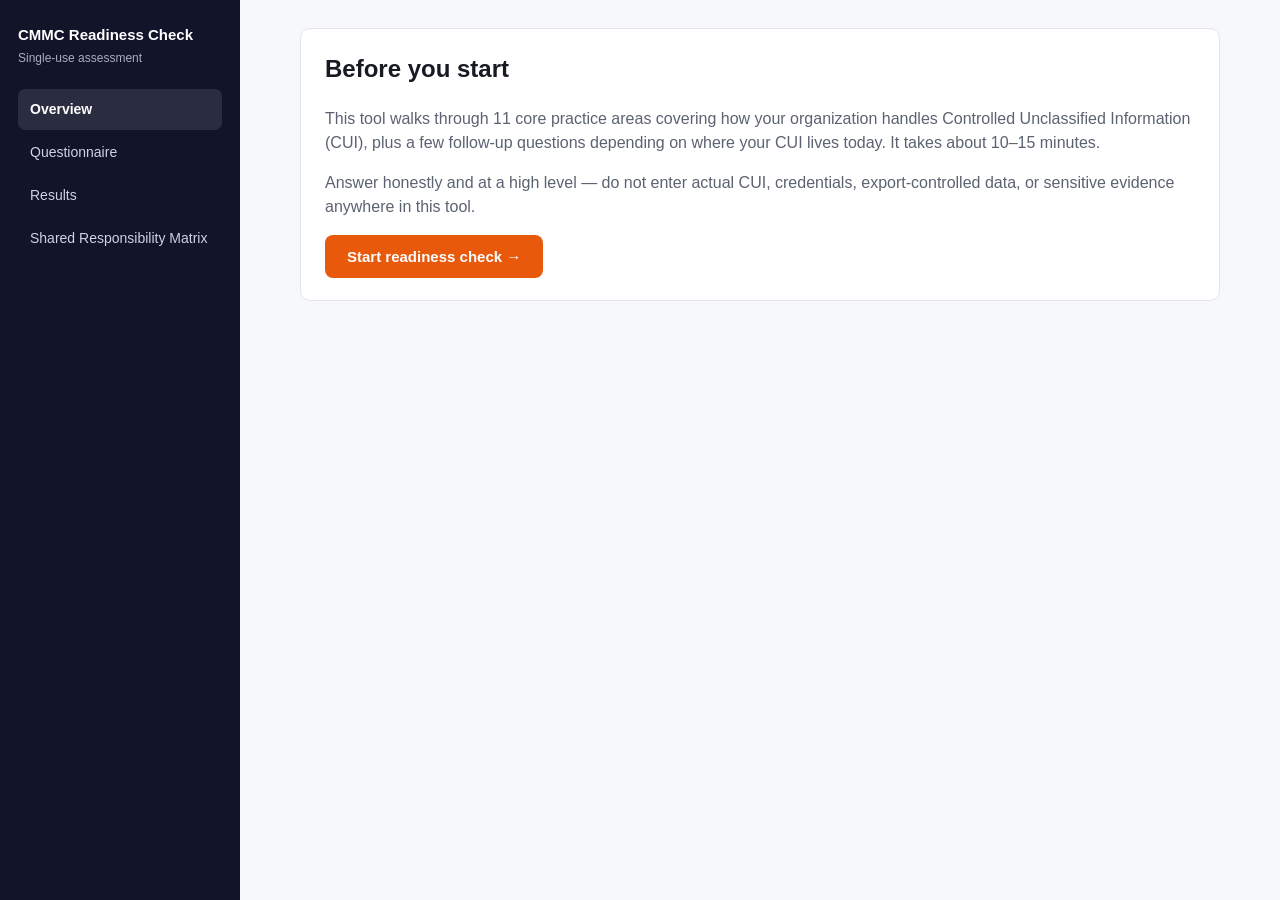
==== cmmc-readiness/app.html @ c978ec54 "Add CMMC Level 2 readiness self-assessment web app Static, dependency-free landing page + questionna" ====
<!doctype html>
<html lang="en">
<head>
  <meta charset="utf-8">
  <meta name="viewport" content="width=device-width, initial-scale=1">
  <title>CMMC Readiness Check</title>
  <link rel="stylesheet" href="styles.css">
</head>
<body>
  <div id="app"></div>
  <script src="app.js"></script>
</body>
</html>
---- cmmc-readiness/styles.css ----
/* ==========================================================================
   CMMC Readiness Check — theme
   To re-skin: change the variables below (colors, logo text) and you're done.
   ========================================================================== */
:root {
  --color-bg: #ffffff;
  --color-bg-alt: #f7f8fa;
  --color-text: #171923;
  --color-text-muted: #5b6270;
  --color-border: #e3e5ea;

  --color-primary: #e8590c;      /* accent / CTA color */
  --color-primary-dark: #c94a09;
  --color-navy: #12142a;         /* dark panel / sidebar */
  --color-navy-alt: #1b1d38;

  --color-warning-bg: #fdeee3;
  --color-warning-border: #f3c9a3;
  --color-warning-text: #8a4a12;

  --color-caution-bg: #fff8e1;
  --color-caution-border: #f0dfa0;
  --color-caution-text: #6b5510;

  --color-tip-bg: #eef7f1;
  --color-tip-border: #cfe8d6;
  --color-tip-text: #205a35;

  --color-success: #1a7f4f;
  --color-link: #2054d1;

  --radius: 10px;
  --font: -apple-system, BlinkMacSystemFont, "Segoe UI", Roboto, Helvetica, Arial, sans-serif;
}

* { box-sizing: border-box; }

body {
  margin: 0;
  font-family: var(--font);
  color: var(--color-text);
  background: var(--color-bg);
  line-height: 1.5;
}

a { color: var(--color-link); text-decoration: none; }
a:hover { text-decoration: underline; }

.eyebrow {
  font-size: 12px;
  font-weight: 700;
  letter-spacing: 0.06em;
  text-transform: uppercase;
  color: var(--color-primary);
}

.btn {
  display: inline-flex;
  align-items: center;
  gap: 8px;
  border: none;
  border-radius: 8px;
  padding: 13px 22px;
  font-size: 15px;
  font-weight: 600;
  cursor: pointer;
  font-family: inherit;
}
.btn-primary { background: var(--color-primary); color: #fff; }
.btn-primary:hover { background: var(--color-primary-dark); }
.btn-primary:disabled { background: #f0b48a; cursor: not-allowed; }
.btn-secondary { background: transparent; color: var(--color-text); border: 1px solid var(--color-border); }
.btn-secondary:hover { background: var(--color-bg-alt); }

/* ---------- Landing page ---------- */
.site-header {
  padding: 24px 48px;
  border-bottom: 1px solid var(--color-border);
}
.brand { display: flex; align-items: baseline; gap: 12px; }
.brand-mark {
  font-size: 22px;
  font-weight: 800;
  letter-spacing: -0.01em;
  color: var(--color-text);
}
.brand-mark span { color: var(--color-primary); }
.brand-sub {
  font-size: 11px;
  font-weight: 700;
  letter-spacing: 0.08em;
  color: var(--color-text-muted);
  text-transform: uppercase;
}

.hero {
  max-width: 1180px;
  margin: 0 auto;
  padding: 56px 48px 40px;
  display: grid;
  grid-template-columns: 1.1fr 0.9fr;
  gap: 48px;
  align-items: start;
}
@media (max-width: 860px) { .hero { grid-template-columns: 1fr; } }

.hero h1 {
  font-size: 44px;
  line-height: 1.1;
  margin: 14px 0 18px;
  font-weight: 800;
  letter-spacing: -0.01em;
}
.hero p.lead {
  font-size: 17px;
  color: var(--color-text-muted);
  max-width: 46ch;
  margin-bottom: 28px;
}

.hero-card {
  background: var(--color-navy);
  color: #fff;
  border-radius: 12px;
  padding: 28px 26px;
  border-left: 4px solid var(--color-primary);
}
.hero-card .tag {
  display: flex;
  align-items: center;
  gap: 8px;
  font-size: 11px;
  font-weight: 700;
  letter-spacing: 0.06em;
  text-transform: uppercase;
  color: #c9cdda;
  margin-bottom: 10px;
}
.hero-card h3 { font-size: 19px; margin: 0 0 16px; font-weight: 700; }
.hero-card hr { border: none; border-top: 1px solid rgba(255,255,255,0.12); margin: 16px 0; }
.hero-steps { list-style: none; padding: 0; margin: 0; display: flex; flex-direction: column; gap: 18px; }
.hero-steps li { display: flex; gap: 14px; font-size: 14.5px; color: #dfe1ec; }
.step-num {
  flex: none;
  width: 26px; height: 26px;
  border-radius: 50%;
  background: rgba(255,255,255,0.1);
  border: 1px solid rgba(255,255,255,0.25);
  display: flex; align-items: center; justify-content: center;
  font-size: 12px; font-weight: 700;
}

.section {
  max-width: 1180px;
  margin: 0 auto;
  padding: 40px 48px;
}
.section-divider { border: none; border-top: 1px solid var(--color-border); max-width: 1180px; margin: 0 auto; }
.section h2 { font-size: 26px; margin: 8px 0 28px; font-weight: 800; }

.card-grid {
  display: grid;
  grid-template-columns: repeat(3, 1fr);
  gap: 20px;
}
@media (max-width: 860px) { .card-grid { grid-template-columns: 1fr; } }

.card {
  border: 1px solid var(--color-border);
  border-radius: var(--radius);
  padding: 22px;
}
.card .icon {
  width: 38px; height: 38px;
  border-radius: 8px;
  background: var(--color-bg-alt);
  display: flex; align-items: center; justify-content: center;
  font-size: 18px;
  margin-bottom: 14px;
}
.card h3 { font-size: 16px; margin: 0 0 8px; }
.card p { font-size: 14px; color: var(--color-text-muted); margin: 0 0 14px; }
.card a { font-size: 14px; font-weight: 600; }

.notice {
  border-radius: 8px;
  padding: 14px 18px;
  font-size: 14px;
  display: flex;
  gap: 10px;
  align-items: flex-start;
}
.notice.warning { background: var(--color-warning-bg); border: 1px solid var(--color-warning-border); color: var(--color-warning-text); }
.notice.caution { background: var(--color-caution-bg); border: 1px solid var(--color-caution-border); color: var(--color-caution-text); }
.notice.tip { background: var(--color-tip-bg); border: 1px solid var(--color-tip-border); color: var(--color-tip-text); }

.site-footer {
  max-width: 1180px;
  margin: 0 auto;
  padding: 22px 48px 40px;
  display: flex;
  justify-content: space-between;
  align-items: center;
  font-size: 13px;
  color: var(--color-text-muted);
  border-top: 1px solid var(--color-border);
}

/* ---------- App shell (questionnaire) ---------- */
.app-shell { display: flex; min-height: 100vh; }

.sidebar {
  width: 240px;
  flex: none;
  background: var(--color-navy);
  color: #fff;
  padding: 24px 18px;
}
.sidebar-title { font-size: 15px; font-weight: 700; margin: 0 0 2px; }
.sidebar-sub { font-size: 12px; color: #a9adc0; margin: 0 0 22px; }
.nav-list { list-style: none; margin: 0; padding: 0; display: flex; flex-direction: column; gap: 2px; }
.nav-item {
  display: flex; align-items: center; gap: 10px;
  padding: 10px 12px;
  border-radius: 7px;
  font-size: 14px;
  color: #cfd2e2;
  cursor: pointer;
}
.nav-item:hover { background: rgba(255,255,255,0.06); }
.nav-item.active { background: rgba(255,255,255,0.1); color: #fff; font-weight: 600; }

.main {
  flex: 1;
  min-width: 0;
  background: var(--color-bg-alt);
  padding: 28px 40px 100px;
}
.main-inner { max-width: 920px; margin: 0 auto; display: flex; flex-direction: column; gap: 18px; }

.panel {
  background: #fff;
  border: 1px solid var(--color-border);
  border-radius: var(--radius);
  padding: 22px 24px;
}

.progress-head { display: flex; justify-content: space-between; align-items: baseline; margin-bottom: 10px; }
.progress-label { font-size: 13px; color: var(--color-text-muted); }
.progress-count { font-size: 22px; font-weight: 800; }
.progress-pct { font-size: 13px; color: var(--color-text-muted); }
.progress-track { height: 8px; background: var(--color-border); border-radius: 999px; overflow: hidden; }
.progress-fill { height: 100%; background: var(--color-primary); border-radius: 999px; transition: width 0.2s ease; }

.field-grid { display: grid; grid-template-columns: repeat(3, 1fr); gap: 16px; }
@media (max-width: 720px) { .field-grid { grid-template-columns: 1fr; } }
.field label { display: block; font-size: 13px; font-weight: 600; margin-bottom: 6px; }
.field input, .field select {
  width: 100%;
  padding: 10px 12px;
  border-radius: 7px;
  border: 1px solid var(--color-border);
  font-size: 14px;
  font-family: inherit;
  background: #fff;
}
.field input:focus, .field select:focus { outline: 2px solid var(--color-primary); outline-offset: 1px; }

.section-title { font-size: 16px; font-weight: 700; margin: 0 0 4px; }
.section-desc { font-size: 13.5px; color: var(--color-text-muted); margin: 0 0 16px; }

.badge {
  display: inline-block;
  background: var(--color-caution-bg);
  border: 1px solid var(--color-caution-border);
  color: var(--color-caution-text);
  font-size: 12px;
  font-weight: 700;
  padding: 3px 10px;
  border-radius: 999px;
}

.question {
  display: flex;
  gap: 16px;
  padding: 20px 0;
  border-top: 1px solid var(--color-border);
}
.question:first-child { border-top: none; padding-top: 4px; }
.q-num {
  flex: none;
  width: 28px; height: 28px;
  border-radius: 50%;
  background: var(--color-navy);
  color: #fff;
  display: flex; align-items: center; justify-content: center;
  font-size: 12px; font-weight: 700;
  margin-top: 2px;
}
.q-body { flex: 1; min-width: 0; }
.q-cat { font-size: 11.5px; font-weight: 800; letter-spacing: 0.04em; color: var(--color-primary); text-transform: uppercase; margin-bottom: 6px; }
.q-text { font-size: 15.5px; font-weight: 700; margin: 0 0 6px; }
.q-help { font-size: 13.5px; color: var(--color-text-muted); margin: 0 0 10px; }
.q-toggle { font-size: 13px; font-weight: 600; cursor: pointer; user-select: none; display: inline-flex; align-items: center; gap: 6px; }
.q-tip { margin-top: 10px; }

.answer-row { display: flex; gap: 8px; flex: none; padding-top: 2px; flex-wrap: wrap; align-self: flex-start; }
.answer-btn {
  border: 1px solid var(--color-border);
  background: #fff;
  border-radius: 7px;
  padding: 9px 16px;
  font-size: 13.5px;
  font-weight: 600;
  cursor: pointer;
  font-family: inherit;
  color: var(--color-text);
}
.answer-btn:hover { background: var(--color-bg-alt); }
.answer-btn.selected-yes { border-color: var(--color-success); color: var(--color-success); background: #eaf7f0; }
.answer-btn.selected-partly { border-color: #b9860a; color: #8a6408; background: #fff6e0; }
.answer-btn.selected-no { border-color: #c0392b; color: #c0392b; background: #fdecea; }
.answer-btn.selected-notsure { border-color: var(--color-text-muted); color: var(--color-text-muted); background: var(--color-bg-alt); }

@media (max-width: 720px) {
  .question { flex-direction: column; }
  .answer-row { align-self: stretch; }
}

.sticky-submit {
  position: sticky;
  bottom: 0;
  background: #fff;
  border-top: 1px solid var(--color-border);
  padding: 14px 24px;
  display: flex;
  justify-content: flex-end;
  align-items: center;
  gap: 14px;
  border-radius: 0 0 var(--radius) var(--radius);
}
.sticky-submit .status { font-size: 13.5px; color: var(--color-text-muted); margin-right: auto; }

.source-links { font-size: 12.5px; color: var(--color-text-muted); display: flex; gap: 16px; align-items: center; margin-top: 4px; }

/* ---------- Results ---------- */
.score-wrap { display: flex; align-items: center; gap: 28px; }
.score-ring {
  width: 120px; height: 120px;
  border-radius: 50%;
  display: flex; align-items: center; justify-content: center;
  flex: none;
  font-size: 28px;
  font-weight: 800;
  color: #fff;
}
.gap-list { list-style: none; margin: 0; padding: 0; display: flex; flex-direction: column; gap: 10px; }
.gap-item { display: flex; gap: 10px; padding: 12px 14px; border: 1px solid var(--color-border); border-radius: 8px; font-size: 14px; }
.gap-status { font-weight: 700; font-size: 12px; text-transform: uppercase; flex: none; width: 70px; }

/* ---------- Matrix ---------- */
.matrix-table { width: 100%; border-collapse: collapse; font-size: 13.5px; }
.matrix-table th, .matrix-table td { border: 1px solid var(--color-border); padding: 10px 12px; text-align: left; vertical-align: top; }
.matrix-table th { background: var(--color-bg-alt); font-size: 12.5px; text-transform: uppercase; letter-spacing: 0.03em; }
.table-scroll { overflow-x: auto; }

@media print {
  .sidebar, .sticky-submit, .no-print { display: none !important; }
  .main { padding: 0; background: #fff; }
}
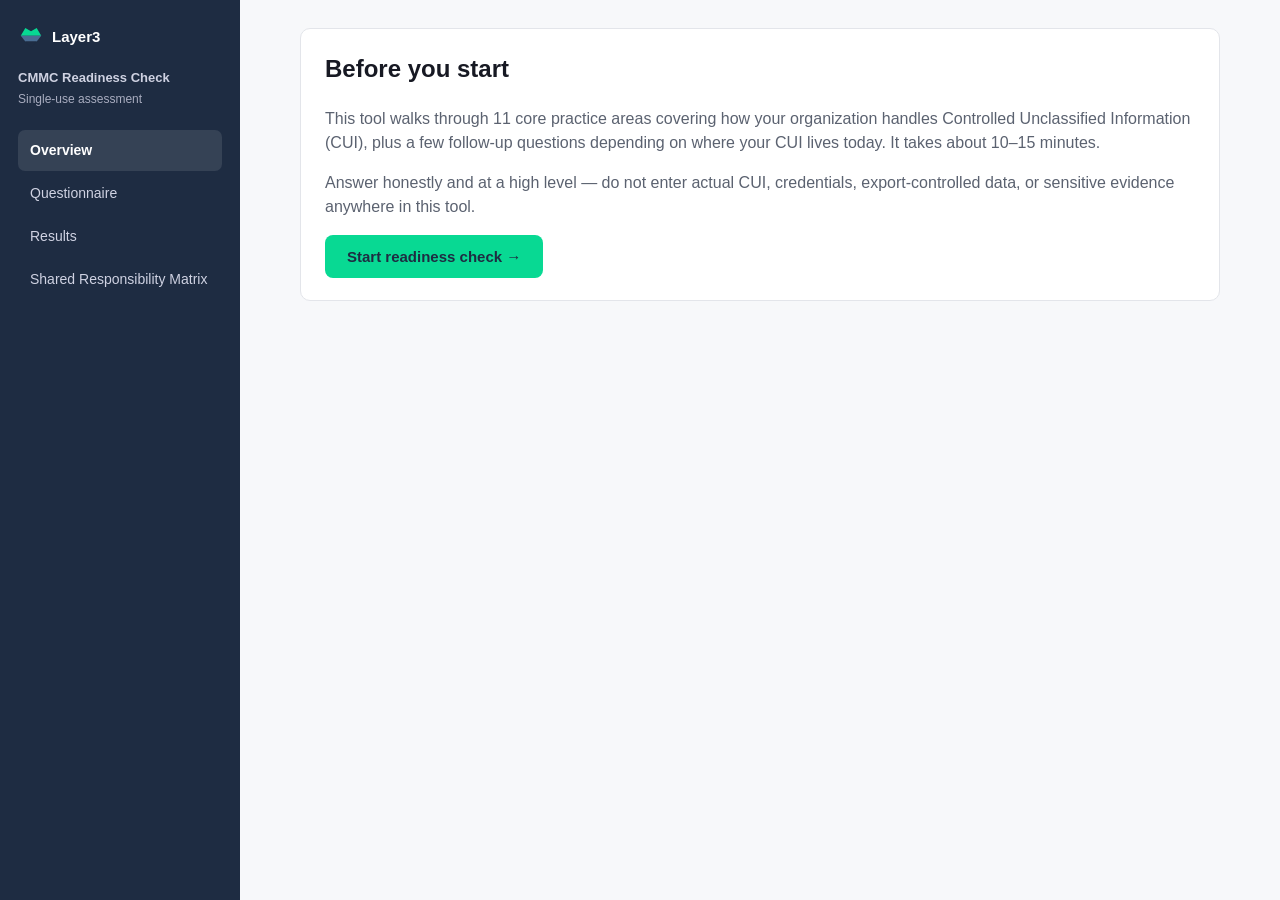
==== commit 917e4c34: "Apply Layer3 branding: logo and color scheme Recreated the Layer3 mark (mint chevron / slate / navy " ====
--- a/cmmc-readiness/app.html
+++ b/cmmc-readiness/app.html
@@ -3,7 +3,8 @@
 <head>
   <meta charset="utf-8">
   <meta name="viewport" content="width=device-width, initial-scale=1">
-  <title>CMMC Readiness Check</title>
+  <title>Layer3 CMMC Readiness Check</title>
+  <link rel="icon" type="image/svg+xml" href="assets/logo-mark.svg">
   <link rel="stylesheet" href="styles.css">
 </head>
 <body>
--- a/cmmc-readiness/styles.css
+++ b/cmmc-readiness/styles.css
@@ -9,10 +9,12 @@
   --color-text-muted: #5b6270;
   --color-border: #e3e5ea;
 
-  --color-primary: #e8590c;      /* accent / CTA color */
-  --color-primary-dark: #c94a09;
-  --color-navy: #12142a;         /* dark panel / sidebar */
-  --color-navy-alt: #1b1d38;
+  --color-primary: #08d993;      /* Layer3 mint green — accent / CTA color */
+  --color-primary-dark: #06b87c;
+  --color-primary-text: #047857; /* darker green for small text on white (contrast-safe) */
+  --color-slate: #4a6d93;        /* Layer3 slate blue — secondary accent */
+  --color-navy: #1e2c42;         /* Layer3 navy — dark panel / sidebar */
+  --color-navy-alt: #17233a;
 
   --color-warning-bg: #fdeee3;
   --color-warning-border: #f3c9a3;
@@ -22,12 +24,12 @@
   --color-caution-border: #f0dfa0;
   --color-caution-text: #6b5510;
 
-  --color-tip-bg: #eef7f1;
-  --color-tip-border: #cfe8d6;
-  --color-tip-text: #205a35;
-
-  --color-success: #1a7f4f;
-  --color-link: #2054d1;
+  --color-tip-bg: #eaf9f2;
+  --color-tip-border: #b9e8d3;
+  --color-tip-text: #0d6b48;
+
+  --color-success: #0aa96c;
+  --color-link: #3d6ea5;
 
   --radius: 10px;
   --font: -apple-system, BlinkMacSystemFont, "Segoe UI", Roboto, Helvetica, Arial, sans-serif;
@@ -51,7 +53,7 @@
   font-weight: 700;
   letter-spacing: 0.06em;
   text-transform: uppercase;
-  color: var(--color-primary);
+  color: var(--color-primary-text);
 }
 
 .btn {
@@ -66,9 +68,9 @@
   cursor: pointer;
   font-family: inherit;
 }
-.btn-primary { background: var(--color-primary); color: #fff; }
+.btn-primary { background: var(--color-primary); color: var(--color-navy); }
 .btn-primary:hover { background: var(--color-primary-dark); }
-.btn-primary:disabled { background: #f0b48a; cursor: not-allowed; }
+.btn-primary:disabled { background: var(--color-border); color: var(--color-text-muted); cursor: not-allowed; }
 .btn-secondary { background: transparent; color: var(--color-text); border: 1px solid var(--color-border); }
 .btn-secondary:hover { background: var(--color-bg-alt); }
 
@@ -78,6 +80,7 @@
   border-bottom: 1px solid var(--color-border);
 }
 .brand { display: flex; align-items: baseline; gap: 12px; }
+.brand-logo { display: block; width: auto; }
 .brand-mark {
   font-size: 22px;
   font-weight: 800;
@@ -216,7 +219,9 @@
   color: #fff;
   padding: 24px 18px;
 }
-.sidebar-title { font-size: 15px; font-weight: 700; margin: 0 0 2px; }
+.sidebar-brand { display: flex; align-items: center; gap: 8px; margin-bottom: 18px; }
+.sidebar-brand span { font-size: 15px; font-weight: 800; color: #fff; }
+.sidebar-title { font-size: 13px; font-weight: 700; margin: 0 0 2px; color: #cfd2e2; }
 .sidebar-sub { font-size: 12px; color: #a9adc0; margin: 0 0 22px; }
 .nav-list { list-style: none; margin: 0; padding: 0; display: flex; flex-direction: column; gap: 2px; }
 .nav-item {
@@ -298,7 +303,7 @@
   margin-top: 2px;
 }
 .q-body { flex: 1; min-width: 0; }
-.q-cat { font-size: 11.5px; font-weight: 800; letter-spacing: 0.04em; color: var(--color-primary); text-transform: uppercase; margin-bottom: 6px; }
+.q-cat { font-size: 11.5px; font-weight: 800; letter-spacing: 0.04em; color: var(--color-primary-text); text-transform: uppercase; margin-bottom: 6px; }
 .q-text { font-size: 15.5px; font-weight: 700; margin: 0 0 6px; }
 .q-help { font-size: 13.5px; color: var(--color-text-muted); margin: 0 0 10px; }
 .q-toggle { font-size: 13px; font-weight: 600; cursor: pointer; user-select: none; display: inline-flex; align-items: center; gap: 6px; }
